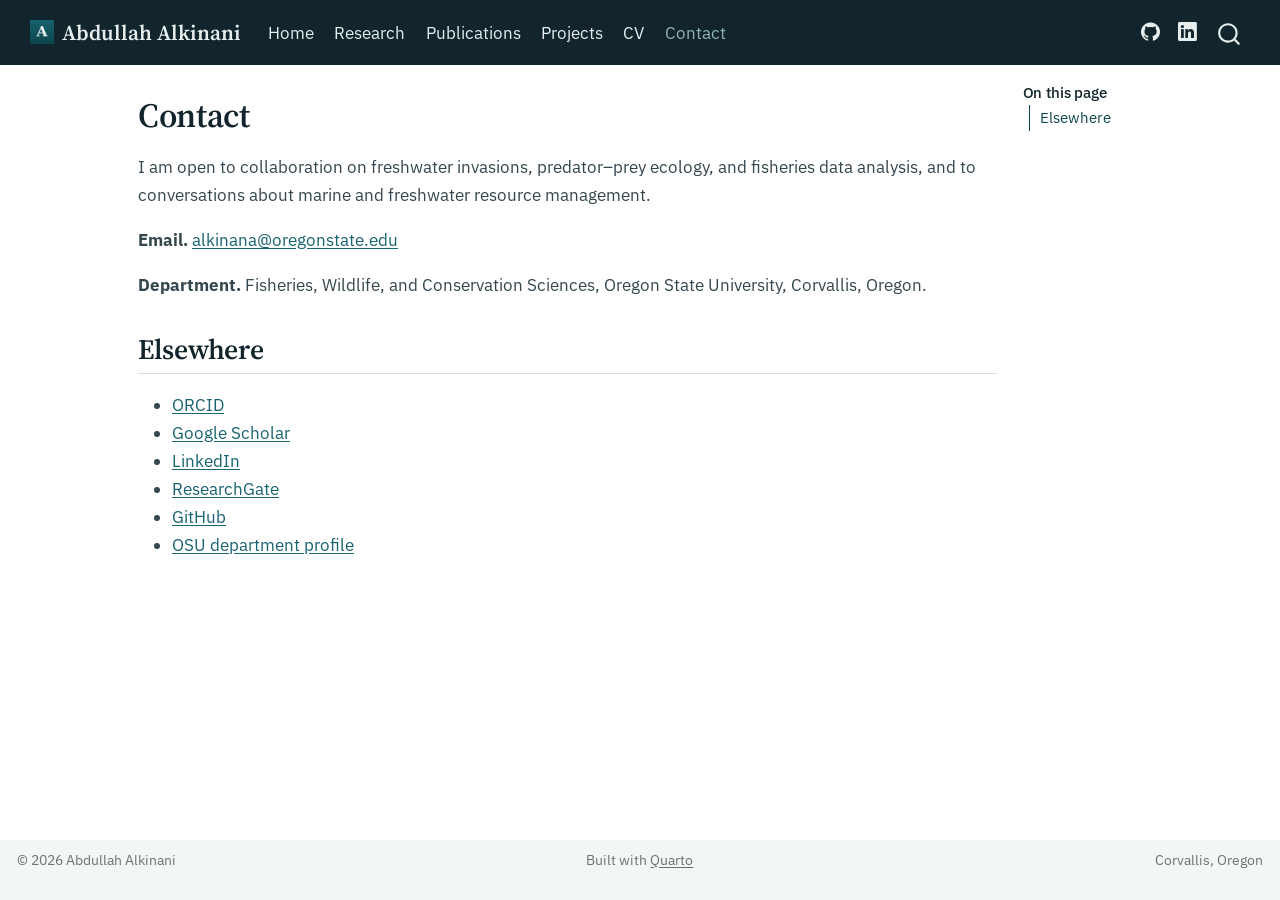
==== contact.html @ cb5f42ea "Built site for gh-pages" ====
<!DOCTYPE html>
<html xmlns="http://www.w3.org/1999/xhtml" lang="en" xml:lang="en"><head>

<meta charset="utf-8">
<meta name="generator" content="quarto-1.10.18">

<meta name="viewport" content="width=device-width, initial-scale=1.0, user-scalable=yes">

<meta name="description" content="Contact Abdullah Alkinani, fisheries scientist and aquatic ecologist at Oregon State University.">

<title>Contact – Abdullah Alkinani</title>
<style>
/* Default styles provided by pandoc.
** See https://pandoc.org/MANUAL.html#variables-for-html for config info.
*/
span.smallcaps{font-variant: small-caps;}
div.columns{display: flex; gap: 1.5em;}
div.column{flex: auto;}
@media screen {
div.columns{gap: min(4vw, 1.5em);}
div.column{overflow-x: auto;}
}
div.hanging-indent{margin-left: 1.5em; text-indent: -1.5em;}
ul.task-list{list-style: none;}
ul.task-list li input[type="checkbox"] {
  width: 0.8em;
  margin: 0 0.8em 0.2em -1em; /* quarto-specific, see https://github.com/quarto-dev/quarto-cli/issues/4556 */ 
  vertical-align: middle;
}
</style>


<script src="site_libs/quarto-nav/quarto-nav.js"></script>
<script src="site_libs/quarto-nav/headroom.min.js"></script>
<script src="site_libs/clipboard/clipboard.min.js"></script>
<script src="site_libs/quarto-search/autocomplete.umd.js"></script>
<script src="site_libs/quarto-search/fuse.min.js"></script>
<script src="site_libs/quarto-search/quarto-search.js"></script>
<meta name="quarto:offset" content="./">
<link href="./assets/favicon.png" rel="icon" type="image/png">
<script src="site_libs/quarto-html/quarto.js" type="module"></script>
<script src="site_libs/quarto-html/tabsets/tabsets.js" type="module"></script>
<script src="site_libs/quarto-html/popper.min.js"></script>
<script src="site_libs/quarto-html/tippy.umd.min.js"></script>
<script src="site_libs/quarto-html/anchor.min.js"></script>
<link href="site_libs/quarto-html/tippy.css" rel="stylesheet">
<link href="site_libs/quarto-html/quarto-syntax-highlighting-64a204ab8560d761af7679ceaba22944.css" rel="stylesheet" id="quarto-text-highlighting-styles">
<script src="site_libs/bootstrap/bootstrap.min.js"></script>
<link href="site_libs/bootstrap/bootstrap-icons.css" rel="stylesheet">
<link href="site_libs/bootstrap/bootstrap-f714d15a76503485dcf7dc91ebc470a3.min.css" rel="stylesheet" append-hash="true" id="quarto-bootstrap" data-mode="light">
<script id="quarto-search-options" type="application/json">{
  "location": "navbar",
  "copy-button": false,
  "collapse-after": 3,
  "panel-placement": "end",
  "type": "overlay",
  "limit": 50,
  "keyboard-shortcut": [
    "f",
    "/",
    "s"
  ],
  "show-item-context": false,
  "language": {
    "search-no-results-text": "No results",
    "search-matching-documents-text": "matching documents",
    "search-copy-link-title": "Copy link to search",
    "search-hide-matches-text": "Hide additional matches",
    "search-more-match-text": "more match in this document",
    "search-more-matches-text": "more matches in this document",
    "search-clear-button-title": "Clear",
    "search-text-placeholder": "",
    "search-detached-cancel-button-title": "Cancel",
    "search-submit-button-title": "Submit",
    "search-label": "Search"
  }
}</script>
<style>html{ scroll-behavior: smooth; }</style>
<link rel="preconnect" href="https://fonts.googleapis.com">

<link rel="preconnect" href="https://fonts.gstatic.com" crossorigin="">

<link href="https://fonts.googleapis.com/css2?family=IBM+Plex+Sans:wght@400;500;600&amp;family=Source+Serif+4:opsz,wght@8..60,400;8..60,600&amp;display=swap" rel="stylesheet">



<meta name="author" content="Abdullah Alkinani">

<meta name="keywords" content="Abdullah Alkinani, fisheries scientist, aquatic ecologist, freshwater ecology, invasive species, crayfish ecology, Smallmouth Bass, Faxonius neglectus, Pacifastacus leniusculus, predator-prey interactions, stable isotopes, Oregon State University">



<script type="application/ld+json">

{

  "@context": "https://schema.org",

  "@type": "Person",

  "name": "Abdullah Alkinani",

  "alternateName": "عبدالله الكناني",

  "jobTitle": ["Fisheries Scientist", "Aquatic Ecologist", "PhD Researcher"],

  "description": "Fisheries scientist and aquatic ecologist researching freshwater ecosystems, biological invasions, predator-prey interactions, and fish-crayfish ecology.",

  "url": "https://abdullahalkinani.com",
  "identifier": "https://orcid.org/0000-0003-3310-0668",

  "image": "https://abdullahalkinani.com/assets/profile.jpg",

  "affiliation": {

    "@type": "CollegeOrUniversity",

    "name": "Oregon State University",

    "department": "Department of Fisheries, Wildlife, and Conservation Sciences",

    "url": "https://oregonstate.edu"

  },

  "email": "mailto:alkinana@oregonstate.edu",

  "alumniOf": [

    {"@type": "CollegeOrUniversity", "name": "Flinders University", "url": "https://www.flinders.edu.au"},

    {"@type": "CollegeOrUniversity", "name": "King Khalid University", "url": "https://www.kku.edu.sa"}

  ],

  "workLocation": {

    "@type": "Place",

    "address": {

      "@type": "PostalAddress",

      "addressLocality": "Corvallis",

      "addressRegion": "OR",

      "addressCountry": "US"

    }

  },

  "knowsLanguage": ["en", "ar"],

  "knowsAbout": [

    "Fisheries Science",

    "Aquatic Ecology",

    "Freshwater Ecology",

    "Invasive Species",

    "Crayfish Ecology",

    "Smallmouth Bass",

    "Predator-Prey Ecology",

    "Behavioral Ecology",

    "Stable Isotope Analysis",

    "Species Distribution Modeling",

    "R"

  ],

  "sameAs": [

    "https://orcid.org/0000-0003-3310-0668",

    "https://scholar.google.com/citations?user=nAxie5oAAAAJ",

    "https://www.linkedin.com/in/abdullah-alkinani-9a801327/",
    "https://fwcs.oregonstate.edu/directory/people/abdullah-alkinani",

    "https://www.researchgate.net/profile/Abdullah-Alkinani",

    "https://github.com/behes2024"

  ]

}

</script>



<meta property="og:title" content="Contact – Abdullah Alkinani">
<meta property="og:description" content="Fisheries Scientist and Aquatic Ecologist. PhD Researcher at Oregon State University working on freshwater invasions, predator-prey interactions, and fish-crayfish ecology.">
<meta property="og:site_name" content="Abdullah Alkinani">
<meta name="twitter:title" content="Contact – Abdullah Alkinani">
<meta name="twitter:description" content="Fisheries Scientist and Aquatic Ecologist. PhD Researcher at Oregon State University working on freshwater invasions, predator-prey interactions, and fish-crayfish ecology.">
<meta name="twitter:card" content="summary">
</head>

<body class="nav-fixed quarto-light">

<div id="quarto-search-results"></div>
  <header id="quarto-header" class="headroom fixed-top">
    <nav class="navbar navbar-expand-lg " data-bs-theme="dark">
      <div class="navbar-container container-fluid">
      <div class="navbar-brand-container mx-auto">
    <a href="./index.html" class="navbar-brand navbar-brand-logo">
    <img src="./assets/favicon.png" alt="" class="navbar-logo light-content">
    <img src="./assets/favicon.png" alt="" class="navbar-logo dark-content">
    </a>
    <a class="navbar-brand" href="./index.html">
    <span class="navbar-title">Abdullah Alkinani</span>
    </a>
  </div>
            <div id="quarto-search" class="" title="Search"></div>
          <button class="navbar-toggler" type="button" data-bs-toggle="collapse" data-bs-target="#navbarCollapse" aria-controls="navbarCollapse" role="menu" aria-expanded="false" aria-label="Toggle navigation" onclick="if (window.quartoToggleHeadroom) { window.quartoToggleHeadroom(); }">
  <span class="navbar-toggler-icon"></span>
</button>
          <div class="collapse navbar-collapse" id="navbarCollapse">
            <ul class="navbar-nav navbar-nav-scroll me-auto">
  <li class="nav-item">
    <a class="nav-link" href="./index.html"> 
<span class="menu-text">Home</span></a>
  </li>  
  <li class="nav-item">
    <a class="nav-link" href="./research.html"> 
<span class="menu-text">Research</span></a>
  </li>  
  <li class="nav-item">
    <a class="nav-link" href="./publications.html"> 
<span class="menu-text">Publications</span></a>
  </li>  
  <li class="nav-item">
    <a class="nav-link" href="./projects.html"> 
<span class="menu-text">Projects</span></a>
  </li>  
  <li class="nav-item">
    <a class="nav-link" href="./cv.html"> 
<span class="menu-text">CV</span></a>
  </li>  
  <li class="nav-item">
    <a class="nav-link active" href="./contact.html" aria-current="page"> 
<span class="menu-text">Contact</span></a>
  </li>  
</ul>
            <ul class="navbar-nav navbar-nav-scroll ms-auto">
  <li class="nav-item compact">
    <a class="nav-link" href="https://github.com/behes2024"> <i class="bi bi-github" role="img" aria-label="GitHub">
</i> 
<span class="menu-text"></span></a>
  </li>  
  <li class="nav-item compact">
    <a class="nav-link" href="https://www.linkedin.com/in/abdullah-alkinani-9a801327/"> <i class="bi bi-linkedin" role="img" aria-label="LinkedIn">
</i> 
<span class="menu-text"></span></a>
  </li>  
</ul>
          </div> <!-- /navcollapse -->
            <div class="quarto-navbar-tools">
</div>
      </div> <!-- /container-fluid -->
    </nav>
</header>
<!-- content -->
<div id="quarto-content" class="quarto-container page-columns page-rows-contents page-layout-article page-navbar">
<!-- sidebar -->
<!-- margin-sidebar -->
    <div id="quarto-margin-sidebar" class="sidebar margin-sidebar">
        <nav id="TOC" role="doc-toc" class="toc-active">
    <h2 id="toc-title">On this page</h2>
   
  <ul>
  <li><a href="#elsewhere" id="toc-elsewhere" class="nav-link active" data-scroll-target="#elsewhere">Elsewhere</a></li>
  </ul>
</nav>
    </div>
<!-- main -->
<main class="content" id="quarto-document-content">

<header id="title-block-header" class="quarto-title-block default">
<div class="quarto-title">
<h1 class="title">Contact</h1>
</div>



<div class="quarto-title-meta">

    
  
    
  </div>
  


</header>


<p>I am open to collaboration on freshwater invasions, predator–prey ecology, and fisheries data analysis, and to conversations about marine and freshwater resource management.</p>
<p><strong>Email.</strong> <a href="mailto:alkinana@oregonstate.edu">alkinana@oregonstate.edu</a></p>
<p><strong>Department.</strong> Fisheries, Wildlife, and Conservation Sciences, Oregon State University, Corvallis, Oregon.</p>
<section id="elsewhere" class="level2">
<h2 class="anchored" data-anchor-id="elsewhere">Elsewhere</h2>
<ul>
<li><a href="https://orcid.org/0000-0003-3310-0668">ORCID</a></li>
<li><a href="https://scholar.google.com/citations?user=nAxie5oAAAAJ">Google Scholar</a></li>
<li><a href="https://www.linkedin.com/in/abdullah-alkinani-9a801327/">LinkedIn</a></li>
<li><a href="https://www.researchgate.net/profile/Abdullah-Alkinani">ResearchGate</a></li>
<li><a href="https://github.com/behes2024">GitHub</a></li>
<li><a href="https://fwcs.oregonstate.edu/directory/people/abdullah-alkinani">OSU department profile</a></li>
</ul>


</section>

</main> <!-- /main -->
<script id="quarto-html-after-body" type="application/javascript">
  window.document.addEventListener("DOMContentLoaded", function (event) {
    const icon = "";
    const anchorJS = new window.AnchorJS();
    anchorJS.options = {
      placement: 'right',
      icon: icon
    };
    anchorJS.add('.anchored');
    const isCodeAnnotation = (el) => {
      for (const clz of el.classList) {
        if (clz.startsWith('code-annotation-')) {                     
          return true;
        }
      }
      return false;
    }
    const onCopySuccess = function(e) {
      // button target
      const button = e.trigger;
      // don't keep focus
      button.blur();
      // flash "checked"
      button.classList.add('code-copy-button-checked');
      var currentTitle = button.getAttribute("title");
      button.setAttribute("title", "Copied!");
      let tooltip;
      if (window.bootstrap) {
        button.setAttribute("data-bs-toggle", "tooltip");
        button.setAttribute("data-bs-placement", "left");
        button.setAttribute("data-bs-title", "Copied!");
        tooltip = new bootstrap.Tooltip(button, 
          { trigger: "manual", 
            customClass: "code-copy-button-tooltip",
            offset: [0, -8]});
        tooltip.show();    
      }
      setTimeout(function() {
        if (tooltip) {
          tooltip.hide();
          button.removeAttribute("data-bs-title");
          button.removeAttribute("data-bs-toggle");
          button.removeAttribute("data-bs-placement");
        }
        button.setAttribute("title", currentTitle);
        button.classList.remove('code-copy-button-checked');
      }, 1000);
      // clear code selection
      e.clearSelection();
    }
    const getTextToCopy = function(trigger) {
      const outerScaffold = trigger.parentElement.cloneNode(true);
      const codeEl = outerScaffold.querySelector('code');
      for (const childEl of codeEl.children) {
        if (isCodeAnnotation(childEl)) {
          childEl.remove();
        }
      }
      return codeEl.innerText;
    }
    const clipboard = new window.ClipboardJS('.code-copy-button:not([data-in-quarto-modal])', {
      text: getTextToCopy
    });
    clipboard.on('success', onCopySuccess);
    if (window.document.getElementById('quarto-embedded-source-code-modal')) {
      const clipboardModal = new window.ClipboardJS('.code-copy-button[data-in-quarto-modal]', {
        text: getTextToCopy,
        container: window.document.getElementById('quarto-embedded-source-code-modal')
      });
      clipboardModal.on('success', onCopySuccess);
    }
      var localhostRegex = new RegExp(/^(?:http|https):\/\/localhost\:?[0-9]*\//);
      var mailtoRegex = new RegExp(/^mailto:/);
        var filterRegex = new RegExp("https:\/\/behes2024\.github\.io\/abdullahalkinani\.com");
      var isInternal = (href) => {
          return filterRegex.test(href) || localhostRegex.test(href) || mailtoRegex.test(href);
      }
      // Inspect non-navigation links and adorn them if external
     var links = window.document.querySelectorAll('a[href]:not(.nav-link):not(.navbar-brand):not(.toc-action):not(.sidebar-link):not(.sidebar-item-toggle):not(.pagination-link):not(.no-external):not([aria-hidden]):not(.dropdown-item):not(.quarto-navigation-tool):not(.about-link)');
      for (var i=0; i<links.length; i++) {
        const link = links[i];
        if (!isInternal(link.href)) {
          // undo the damage that might have been done by quarto-nav.js in the case of
          // links that we want to consider external
          if (link.dataset.originalHref !== undefined) {
            link.href = link.dataset.originalHref;
          }
            // target, if specified
            link.setAttribute("target", "_blank");
            if (link.getAttribute("rel") === null) {
              link.setAttribute("rel", "noopener");
            }
        }
      }
    function tippyHover(el, contentFn, onTriggerFn, onUntriggerFn) {
      const config = {
        allowHTML: true,
        maxWidth: 500,
        delay: 100,
        arrow: false,
        appendTo: function(el) {
            return el.parentElement;
        },
        interactive: true,
        interactiveBorder: 10,
        theme: 'quarto',
        placement: 'bottom-start',
      };
      if (contentFn) {
        config.content = contentFn;
      }
      if (onTriggerFn) {
        config.onTrigger = onTriggerFn;
      }
      if (onUntriggerFn) {
        config.onUntrigger = onUntriggerFn;
      }
      window.tippy(el, config); 
    }
    const noterefs = window.document.querySelectorAll('a[role="doc-noteref"]');
    for (var i=0; i<noterefs.length; i++) {
      const ref = noterefs[i];
      tippyHover(ref, function() {
        // use id or data attribute instead here
        let href = ref.getAttribute('data-footnote-href') || ref.getAttribute('href');
        try { href = new URL(href).hash; } catch {}
        const id = href.replace(/^#\/?/, "");
        const note = window.document.getElementById(id);
        if (note) {
          return note.innerHTML;
        } else {
          return "";
        }
      });
    }
    const xrefs = window.document.querySelectorAll('a.quarto-xref');
    const processXRef = (id, note) => {
      // Strip column container classes
      const stripColumnClz = (el) => {
        el.classList.remove("page-full", "page-columns");
        if (el.children) {
          for (const child of el.children) {
            stripColumnClz(child);
          }
        }
      }
      stripColumnClz(note)
      if (id === null || id.startsWith('sec-')) {
        // Special case sections, only their first couple elements
        const container = document.createElement("div");
        if (note.children && note.children.length > 2) {
          container.appendChild(note.children[0].cloneNode(true));
          for (let i = 1; i < note.children.length; i++) {
            const child = note.children[i];
            if (child.tagName === "P" && child.innerText === "") {
              continue;
            } else {
              container.appendChild(child.cloneNode(true));
              break;
            }
          }
          if (window.Quarto?.typesetMath) {
            window.Quarto.typesetMath(container);
          }
          return container.innerHTML
        } else {
          if (window.Quarto?.typesetMath) {
            window.Quarto.typesetMath(note);
          }
          return note.innerHTML;
        }
      } else {
        // Remove any anchor links if they are present
        const anchorLink = note.querySelector('a.anchorjs-link');
        if (anchorLink) {
          anchorLink.remove();
        }
        if (window.Quarto?.typesetMath) {
          window.Quarto.typesetMath(note);
        }
        if (note.classList.contains("callout")) {
          return note.outerHTML;
        } else {
          return note.innerHTML;
        }
      }
    }
    for (var i=0; i<xrefs.length; i++) {
      const xref = xrefs[i];
      tippyHover(xref, undefined, function(instance) {
        instance.disable();
        let url = xref.getAttribute('href');
        let hash = undefined; 
        if (url.startsWith('#')) {
          hash = url;
        } else {
          try { hash = new URL(url).hash; } catch {}
        }
        if (hash) {
          const id = hash.replace(/^#\/?/, "");
          const note = window.document.getElementById(id);
          if (note !== null) {
            try {
              const html = processXRef(id, note.cloneNode(true));
              instance.setContent(html);
            } finally {
              instance.enable();
              instance.show();
            }
          } else {
            // See if we can fetch this
            fetch(url.split('#')[0])
            .then(res => res.text())
            .then(html => {
              const parser = new DOMParser();
              const htmlDoc = parser.parseFromString(html, "text/html");
              const note = htmlDoc.getElementById(id);
              if (note !== null) {
                const html = processXRef(id, note);
                instance.setContent(html);
              } 
            }).finally(() => {
              instance.enable();
              instance.show();
            });
          }
        } else {
          // See if we can fetch a full url (with no hash to target)
          // This is a special case and we should probably do some content thinning / targeting
          fetch(url)
          .then(res => res.text())
          .then(html => {
            const parser = new DOMParser();
            const htmlDoc = parser.parseFromString(html, "text/html");
            const note = htmlDoc.querySelector('main.content');
            if (note !== null) {
              // This should only happen for chapter cross references
              // (since there is no id in the URL)
              // remove the first header
              if (note.children.length > 0 && note.children[0].tagName === "HEADER") {
                note.children[0].remove();
              }
              const html = processXRef(null, note);
              instance.setContent(html);
            } 
          }).finally(() => {
            instance.enable();
            instance.show();
          });
        }
      }, function(instance) {
      });
    }
        let selectedAnnoteEl;
        const selectorForAnnotation = ( cell, annotation) => {
          let cellAttr = 'data-code-cell="' + cell + '"';
          let lineAttr = 'data-code-annotation="' +  annotation + '"';
          const selector = 'span[' + cellAttr + '][' + lineAttr + ']';
          return selector;
        }
        const selectCodeLines = (annoteEl) => {
          const doc = window.document;
          const targetCell = annoteEl.getAttribute("data-target-cell");
          const targetAnnotation = annoteEl.getAttribute("data-target-annotation");
          const annoteSpan = window.document.querySelector(selectorForAnnotation(targetCell, targetAnnotation));
          const lines = annoteSpan.getAttribute("data-code-lines").split(",");
          const lineIds = lines.map((line) => {
            return targetCell + "-" + line;
          })
          let top = null;
          let height = null;
          let parent = null;
          if (lineIds.length > 0) {
              //compute the position of the single el (top and bottom and make a div)
              const el = window.document.getElementById(lineIds[0]);
              top = el.offsetTop;
              height = el.offsetHeight;
              parent = el.parentElement.parentElement;
            if (lineIds.length > 1) {
              const lastEl = window.document.getElementById(lineIds[lineIds.length - 1]);
              const bottom = lastEl.offsetTop + lastEl.offsetHeight;
              height = bottom - top;
            }
            if (top !== null && height !== null && parent !== null) {
              // cook up a div (if necessary) and position it 
              let div = window.document.getElementById("code-annotation-line-highlight");
              if (div === null) {
                div = window.document.createElement("div");
                div.setAttribute("id", "code-annotation-line-highlight");
                div.style.position = 'absolute';
                parent.appendChild(div);
              }
              div.style.top = top - 2 + "px";
              div.style.height = height + 4 + "px";
              div.style.left = 0;
              let gutterDiv = window.document.getElementById("code-annotation-line-highlight-gutter");
              if (gutterDiv === null) {
                gutterDiv = window.document.createElement("div");
                gutterDiv.setAttribute("id", "code-annotation-line-highlight-gutter");
                gutterDiv.style.position = 'absolute';
                const codeCell = window.document.getElementById(targetCell);
                const gutter = codeCell.querySelector('.code-annotation-gutter');
                gutter.appendChild(gutterDiv);
              }
              gutterDiv.style.top = top - 2 + "px";
              gutterDiv.style.height = height + 4 + "px";
            }
            selectedAnnoteEl = annoteEl;
          }
        };
        const unselectCodeLines = () => {
          const elementsIds = ["code-annotation-line-highlight", "code-annotation-line-highlight-gutter"];
          elementsIds.forEach((elId) => {
            const div = window.document.getElementById(elId);
            if (div) {
              div.remove();
            }
          });
          selectedAnnoteEl = undefined;
        };
          // Handle positioning of the toggle
      window.addEventListener(
        "resize",
        throttle(() => {
          elRect = undefined;
          if (selectedAnnoteEl) {
            selectCodeLines(selectedAnnoteEl);
          }
        }, 10)
      );
      function throttle(fn, ms) {
      let throttle = false;
      let timer;
        return (...args) => {
          if(!throttle) { // first call gets through
              fn.apply(this, args);
              throttle = true;
          } else { // all the others get throttled
              if(timer) clearTimeout(timer); // cancel #2
              timer = setTimeout(() => {
                fn.apply(this, args);
                timer = throttle = false;
              }, ms);
          }
        };
      }
        // Attach click handler to the DT
        const annoteDls = window.document.querySelectorAll('dt[data-target-cell]');
        for (const annoteDlNode of annoteDls) {
          annoteDlNode.addEventListener('click', (event) => {
            const clickedEl = event.target;
            if (clickedEl !== selectedAnnoteEl) {
              unselectCodeLines();
              const activeEl = window.document.querySelector('dt[data-target-cell].code-annotation-active');
              if (activeEl) {
                activeEl.classList.remove('code-annotation-active');
              }
              selectCodeLines(clickedEl);
              clickedEl.classList.add('code-annotation-active');
            } else {
              // Unselect the line
              unselectCodeLines();
              clickedEl.classList.remove('code-annotation-active');
            }
          });
        }
    const findCites = (el) => {
      const parentEl = el.parentElement;
      if (parentEl) {
        const cites = parentEl.dataset.cites;
        if (cites) {
          return {
            el,
            cites: cites.split(' ')
          };
        } else {
          return findCites(el.parentElement)
        }
      } else {
        return undefined;
      }
    };
    var bibliorefs = window.document.querySelectorAll('a[role="doc-biblioref"]');
    for (var i=0; i<bibliorefs.length; i++) {
      const ref = bibliorefs[i];
      const citeInfo = findCites(ref);
      if (citeInfo) {
        tippyHover(citeInfo.el, function() {
          var popup = window.document.createElement('div');
          citeInfo.cites.forEach(function(cite) {
            var citeDiv = window.document.createElement('div');
            citeDiv.classList.add('hanging-indent');
            citeDiv.classList.add('csl-entry');
            var biblioDiv = window.document.getElementById('ref-' + cite);
            if (biblioDiv) {
              citeDiv.innerHTML = biblioDiv.innerHTML;
            }
            popup.appendChild(citeDiv);
          });
          return popup.innerHTML;
        });
      }
    }
  });
  </script>
</div> <!-- /content -->
<footer class="footer">
  <div class="nav-footer">
    <div class="nav-footer-left">
<p>© 2026 Abdullah Alkinani</p>
</div>   
    <div class="nav-footer-center">
<p>Built with <a href="https://quarto.org">Quarto</a></p>
</div>
    <div class="nav-footer-right">
<p>Corvallis, Oregon</p>
</div>
  </div>
</footer>




<script src="site_libs/quarto-html/zenscroll-min.js"></script>
</body></html>
---- site_libs/quarto-html/tippy.css ----
.tippy-box[data-animation=fade][data-state=hidden]{opacity:0}[data-tippy-root]{max-width:calc(100vw - 10px)}.tippy-box{position:relative;background-color:#333;color:#fff;border-radius:4px;font-size:14px;line-height:1.4;white-space:normal;outline:0;transition-property:transform,visibility,opacity}.tippy-box[data-placement^=top]>.tippy-arrow{bottom:0}.tippy-box[data-placement^=top]>.tippy-arrow:before{bottom:-7px;left:0;border-width:8px 8px 0;border-top-color:initial;transform-origin:center top}.tippy-box[data-placement^=bottom]>.tippy-arrow{top:0}.tippy-box[data-placement^=bottom]>.tippy-arrow:before{top:-7px;left:0;border-width:0 8px 8px;border-bottom-color:initial;transform-origin:center bottom}.tippy-box[data-placement^=left]>.tippy-arrow{right:0}.tippy-box[data-placement^=left]>.tippy-arrow:before{border-width:8px 0 8px 8px;border-left-color:initial;right:-7px;transform-origin:center left}.tippy-box[data-placement^=right]>.tippy-arrow{left:0}.tippy-box[data-placement^=right]>.tippy-arrow:before{left:-7px;border-width:8px 8px 8px 0;border-right-color:initial;transform-origin:center right}.tippy-box[data-inertia][data-state=visible]{transition-timing-function:cubic-bezier(.54,1.5,.38,1.11)}.tippy-arrow{width:16px;height:16px;color:#333}.tippy-arrow:before{content:"";position:absolute;border-color:transparent;border-style:solid}.tippy-content{position:relative;padding:5px 9px;z-index:1}
---- site_libs/quarto-html/quarto-syntax-highlighting-64a204ab8560d761af7679ceaba22944.css ----
/* quarto syntax highlight colors */
:root {
  --quarto-hl-ot-color: #003B4F;
  --quarto-hl-at-color: #657422;
  --quarto-hl-ss-color: #20794D;
  --quarto-hl-an-color: #5E5E5E;
  --quarto-hl-fu-color: #4758AB;
  --quarto-hl-st-color: #20794D;
  --quarto-hl-cf-color: #003B4F;
  --quarto-hl-op-color: #5E5E5E;
  --quarto-hl-er-color: #AD0000;
  --quarto-hl-bn-color: #AD0000;
  --quarto-hl-al-color: #AD0000;
  --quarto-hl-va-color: #111111;
  --quarto-hl-bu-color: inherit;
  --quarto-hl-ex-color: inherit;
  --quarto-hl-pp-color: #AD0000;
  --quarto-hl-in-color: #5E5E5E;
  --quarto-hl-vs-color: #20794D;
  --quarto-hl-wa-color: #5E5E5E;
  --quarto-hl-do-color: #5E5E5E;
  --quarto-hl-im-color: #00769E;
  --quarto-hl-ch-color: #20794D;
  --quarto-hl-dt-color: #AD0000;
  --quarto-hl-fl-color: #AD0000;
  --quarto-hl-co-color: #5E5E5E;
  --quarto-hl-cv-color: #5E5E5E;
  --quarto-hl-cn-color: #8f5902;
  --quarto-hl-sc-color: #5E5E5E;
  --quarto-hl-dv-color: #AD0000;
  --quarto-hl-kw-color: #003B4F;
}

/* other quarto variables */
:root {
  --quarto-font-monospace: SFMono-Regular, Menlo, Monaco, Consolas, "Liberation Mono", "Courier New", monospace;
}

/* syntax highlight based on Pandoc's rules */
pre > code.sourceCode > span {
  color: #003B4F;
}

code.sourceCode > span {
  color: #003B4F;
}

div.sourceCode,
div.sourceCode pre.sourceCode {
  color: #003B4F;
}

/* Normal */
code span {
  color: #003B4F;
}

/* Alert */
code span.al {
  color: #AD0000;
  font-style: inherit;
}

/* Annotation */
code span.an {
  color: #5E5E5E;
  font-style: inherit;
}

/* Attribute */
code span.at {
  color: #657422;
  font-style: inherit;
}

/* BaseN */
code span.bn {
  color: #AD0000;
  font-style: inherit;
}

/* BuiltIn */
code span.bu {
  font-style: inherit;
}

/* ControlFlow */
code span.cf {
  color: #003B4F;
  font-weight: bold;
  font-style: inherit;
}

/* Char */
code span.ch {
  color: #20794D;
  font-style: inherit;
}

/* Constant */
code span.cn {
  color: #8f5902;
  font-style: inherit;
}

/* Comment */
code span.co {
  color: #5E5E5E;
  font-style: inherit;
}

/* CommentVar */
code span.cv {
  color: #5E5E5E;
  font-style: italic;
}

/* Documentation */
code span.do {
  color: #5E5E5E;
  font-style: italic;
}

/* DataType */
code span.dt {
  color: #AD0000;
  font-style: inherit;
}

/* DecVal */
code span.dv {
  color: #AD0000;
  font-style: inherit;
}

/* Error */
code span.er {
  color: #AD0000;
  font-style: inherit;
}

/* Extension */
code span.ex {
  font-style: inherit;
}

/* Float */
code span.fl {
  color: #AD0000;
  font-style: inherit;
}

/* Function */
code span.fu {
  color: #4758AB;
  font-style: inherit;
}

/* Import */
code span.im {
  color: #00769E;
  font-style: inherit;
}

/* Information */
code span.in {
  color: #5E5E5E;
  font-style: inherit;
}

/* Keyword */
code span.kw {
  color: #003B4F;
  font-weight: bold;
  font-style: inherit;
}

/* Operator */
code span.op {
  color: #5E5E5E;
  font-style: inherit;
}

/* Other */
code span.ot {
  color: #003B4F;
  font-style: inherit;
}

/* Preprocessor */
code span.pp {
  color: #AD0000;
  font-style: inherit;
}

/* SpecialChar */
code span.sc {
  color: #5E5E5E;
  font-style: inherit;
}

/* SpecialString */
code span.ss {
  color: #20794D;
  font-style: inherit;
}

/* String */
code span.st {
  color: #20794D;
  font-style: inherit;
}

/* Variable */
code span.va {
  color: #111111;
  font-style: inherit;
}

/* VerbatimString */
code span.vs {
  color: #20794D;
  font-style: inherit;
}

/* Warning */
code span.wa {
  color: #5E5E5E;
  font-style: italic;
}

.prevent-inlining {
  content: "</";
}

/*# sourceMappingURL=9d8d5bb603a83b8298b89080a598c93b.css.map */
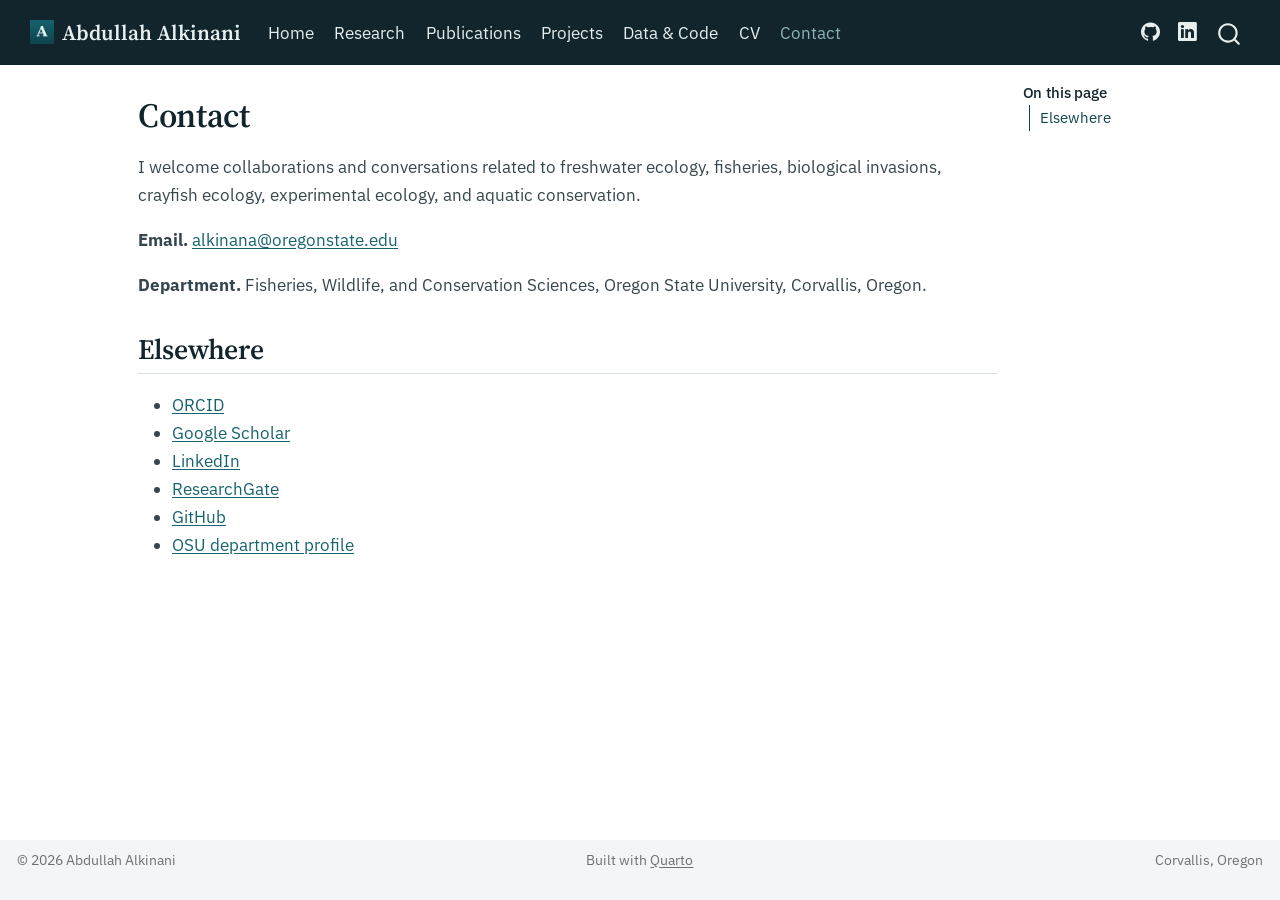
==== commit d95c494c: "Built site for gh-pages" ====
--- a/contact.html
+++ b/contact.html
@@ -47,7 +47,7 @@
 <link href="site_libs/quarto-html/quarto-syntax-highlighting-64a204ab8560d761af7679ceaba22944.css" rel="stylesheet" id="quarto-text-highlighting-styles">
 <script src="site_libs/bootstrap/bootstrap.min.js"></script>
 <link href="site_libs/bootstrap/bootstrap-icons.css" rel="stylesheet">
-<link href="site_libs/bootstrap/bootstrap-f714d15a76503485dcf7dc91ebc470a3.min.css" rel="stylesheet" append-hash="true" id="quarto-bootstrap" data-mode="light">
+<link href="site_libs/bootstrap/bootstrap-17c1b9f2fdeb006bfae1201c0e63f869.min.css" rel="stylesheet" append-hash="true" id="quarto-bootstrap" data-mode="light">
 <script id="quarto-search-options" type="application/json">{
   "location": "navbar",
   "copy-button": false,
@@ -77,135 +77,81 @@
 }</script>
 <style>html{ scroll-behavior: smooth; }</style>
 <link rel="preconnect" href="https://fonts.googleapis.com">
-
 <link rel="preconnect" href="https://fonts.gstatic.com" crossorigin="">
-
 <link href="https://fonts.googleapis.com/css2?family=IBM+Plex+Sans:wght@400;500;600&amp;family=Source+Serif+4:opsz,wght@8..60,400;8..60,600&amp;display=swap" rel="stylesheet">
 
-
-
 <meta name="author" content="Abdullah Alkinani">
-
-<meta name="keywords" content="Abdullah Alkinani, fisheries scientist, aquatic ecologist, freshwater ecology, invasive species, crayfish ecology, Smallmouth Bass, Faxonius neglectus, Pacifastacus leniusculus, predator-prey interactions, stable isotopes, Oregon State University">
-
-
+<meta name="keywords" content="Abdullah Alkinani, fisheries scientist, aquatic ecologist, freshwater ecology, biological invasions, invasive species, crayfish ecology, Smallmouth Bass, Faxonius neglectus, Pacifastacus leniusculus, predator-prey interactions, thermal ecology, behavioral ecology, Oregon State University">
 
 <script type="application/ld+json">
-
 {
-
   "@context": "https://schema.org",
-
   "@type": "Person",
-
   "name": "Abdullah Alkinani",
-
   "alternateName": "عبدالله الكناني",
-
   "jobTitle": ["Fisheries Scientist", "Aquatic Ecologist", "PhD Researcher"],
-
   "description": "Fisheries scientist and aquatic ecologist researching freshwater ecosystems, biological invasions, predator-prey interactions, and fish-crayfish ecology.",
-
-  "url": "https://abdullahalkinani.com",
+  "url": "https://abdullahalkinani.org",
   "identifier": "https://orcid.org/0000-0003-3310-0668",
-
-  "image": "https://abdullahalkinani.com/assets/profile.jpg",
-
+  "image": "https://abdullahalkinani.org/assets/profile.jpg",
   "affiliation": {
-
     "@type": "CollegeOrUniversity",
-
     "name": "Oregon State University",
-
     "department": "Department of Fisheries, Wildlife, and Conservation Sciences",
-
     "url": "https://oregonstate.edu"
-
   },
-
   "email": "mailto:alkinana@oregonstate.edu",
-
   "alumniOf": [
-
     {"@type": "CollegeOrUniversity", "name": "Flinders University", "url": "https://www.flinders.edu.au"},
-
     {"@type": "CollegeOrUniversity", "name": "King Khalid University", "url": "https://www.kku.edu.sa"}
-
   ],
-
   "workLocation": {
-
     "@type": "Place",
-
     "address": {
-
       "@type": "PostalAddress",
-
       "addressLocality": "Corvallis",
-
       "addressRegion": "OR",
-
       "addressCountry": "US"
-
-    }
-
+    }
   },
-
   "knowsLanguage": ["en", "ar"],
-
   "knowsAbout": [
-
     "Fisheries Science",
-
     "Aquatic Ecology",
-
     "Freshwater Ecology",
-
+    "Biological Invasions",
     "Invasive Species",
-
     "Crayfish Ecology",
-
     "Smallmouth Bass",
-
     "Predator-Prey Ecology",
-
     "Behavioral Ecology",
-
-    "Stable Isotope Analysis",
-
-    "Species Distribution Modeling",
-
+    "Thermal Ecology",
+    "Experimental Design",
     "R"
-
   ],
-
   "sameAs": [
-
     "https://orcid.org/0000-0003-3310-0668",
-
     "https://scholar.google.com/citations?user=nAxie5oAAAAJ",
-
-    "https://www.linkedin.com/in/abdullah-alkinani-9a801327/",
+    "https://www.linkedin.com/in/abdullah-y-alkinani/",
     "https://fwcs.oregonstate.edu/directory/people/abdullah-alkinani",
-
     "https://www.researchgate.net/profile/Abdullah-Alkinani",
-
     "https://github.com/behes2024"
-
   ]
-
 }
-
 </script>
-
+<link rel="canonical" href="https://abdullahalkinani.org/contact.html">
 
 
 <meta property="og:title" content="Contact – Abdullah Alkinani">
-<meta property="og:description" content="Fisheries Scientist and Aquatic Ecologist. PhD Researcher at Oregon State University working on freshwater invasions, predator-prey interactions, and fish-crayfish ecology.">
+<meta property="og:description" content="Contact Abdullah Alkinani, fisheries scientist and aquatic ecologist at Oregon State University.">
+<meta property="og:image" content="https://abdullahalkinani.org/assets/profile.jpg">
 <meta property="og:site_name" content="Abdullah Alkinani">
+<meta property="og:image:alt" content="Portrait of Abdullah Alkinani, fisheries scientist and aquatic ecologist">
 <meta name="twitter:title" content="Contact – Abdullah Alkinani">
-<meta name="twitter:description" content="Fisheries Scientist and Aquatic Ecologist. PhD Researcher at Oregon State University working on freshwater invasions, predator-prey interactions, and fish-crayfish ecology.">
-<meta name="twitter:card" content="summary">
+<meta name="twitter:description" content="Contact Abdullah Alkinani, fisheries scientist and aquatic ecologist at Oregon State University.">
+<meta name="twitter:image" content="https://abdullahalkinani.org/assets/profile.jpg">
+<meta name="twitter:image:alt" content="Portrait of Abdullah Alkinani, fisheries scientist and aquatic ecologist">
+<meta name="twitter:card" content="summary_large_image">
 </head>
 
 <body class="nav-fixed quarto-light">
@@ -246,6 +192,10 @@
 <span class="menu-text">Projects</span></a>
   </li>  
   <li class="nav-item">
+    <a class="nav-link" href="./data-code.html"> 
+<span class="menu-text">Data &amp; Code</span></a>
+  </li>  
+  <li class="nav-item">
     <a class="nav-link" href="./cv.html"> 
 <span class="menu-text">CV</span></a>
   </li>  
@@ -261,7 +211,7 @@
 <span class="menu-text"></span></a>
   </li>  
   <li class="nav-item compact">
-    <a class="nav-link" href="https://www.linkedin.com/in/abdullah-alkinani-9a801327/"> <i class="bi bi-linkedin" role="img" aria-label="LinkedIn">
+    <a class="nav-link" href="https://www.linkedin.com/in/abdullah-y-alkinani/"> <i class="bi bi-linkedin" role="img" aria-label="LinkedIn">
 </i> 
 <span class="menu-text"></span></a>
   </li>  
@@ -307,7 +257,7 @@
 </header>
 
 
-<p>I am open to collaboration on freshwater invasions, predator–prey ecology, and fisheries data analysis, and to conversations about marine and freshwater resource management.</p>
+<p>I welcome collaborations and conversations related to freshwater ecology, fisheries, biological invasions, crayfish ecology, experimental ecology, and aquatic conservation.</p>
 <p><strong>Email.</strong> <a href="mailto:alkinana@oregonstate.edu">alkinana@oregonstate.edu</a></p>
 <p><strong>Department.</strong> Fisheries, Wildlife, and Conservation Sciences, Oregon State University, Corvallis, Oregon.</p>
 <section id="elsewhere" class="level2">
@@ -315,7 +265,7 @@
 <ul>
 <li><a href="https://orcid.org/0000-0003-3310-0668">ORCID</a></li>
 <li><a href="https://scholar.google.com/citations?user=nAxie5oAAAAJ">Google Scholar</a></li>
-<li><a href="https://www.linkedin.com/in/abdullah-alkinani-9a801327/">LinkedIn</a></li>
+<li><a href="https://www.linkedin.com/in/abdullah-y-alkinani/">LinkedIn</a></li>
 <li><a href="https://www.researchgate.net/profile/Abdullah-Alkinani">ResearchGate</a></li>
 <li><a href="https://github.com/behes2024">GitHub</a></li>
 <li><a href="https://fwcs.oregonstate.edu/directory/people/abdullah-alkinani">OSU department profile</a></li>
@@ -398,7 +348,7 @@
     }
       var localhostRegex = new RegExp(/^(?:http|https):\/\/localhost\:?[0-9]*\//);
       var mailtoRegex = new RegExp(/^mailto:/);
-        var filterRegex = new RegExp("https:\/\/behes2024\.github\.io\/abdullahalkinani\.com");
+        var filterRegex = new RegExp("https:\/\/abdullahalkinani\.org");
       var isInternal = (href) => {
           return filterRegex.test(href) || localhostRegex.test(href) || mailtoRegex.test(href);
       }
